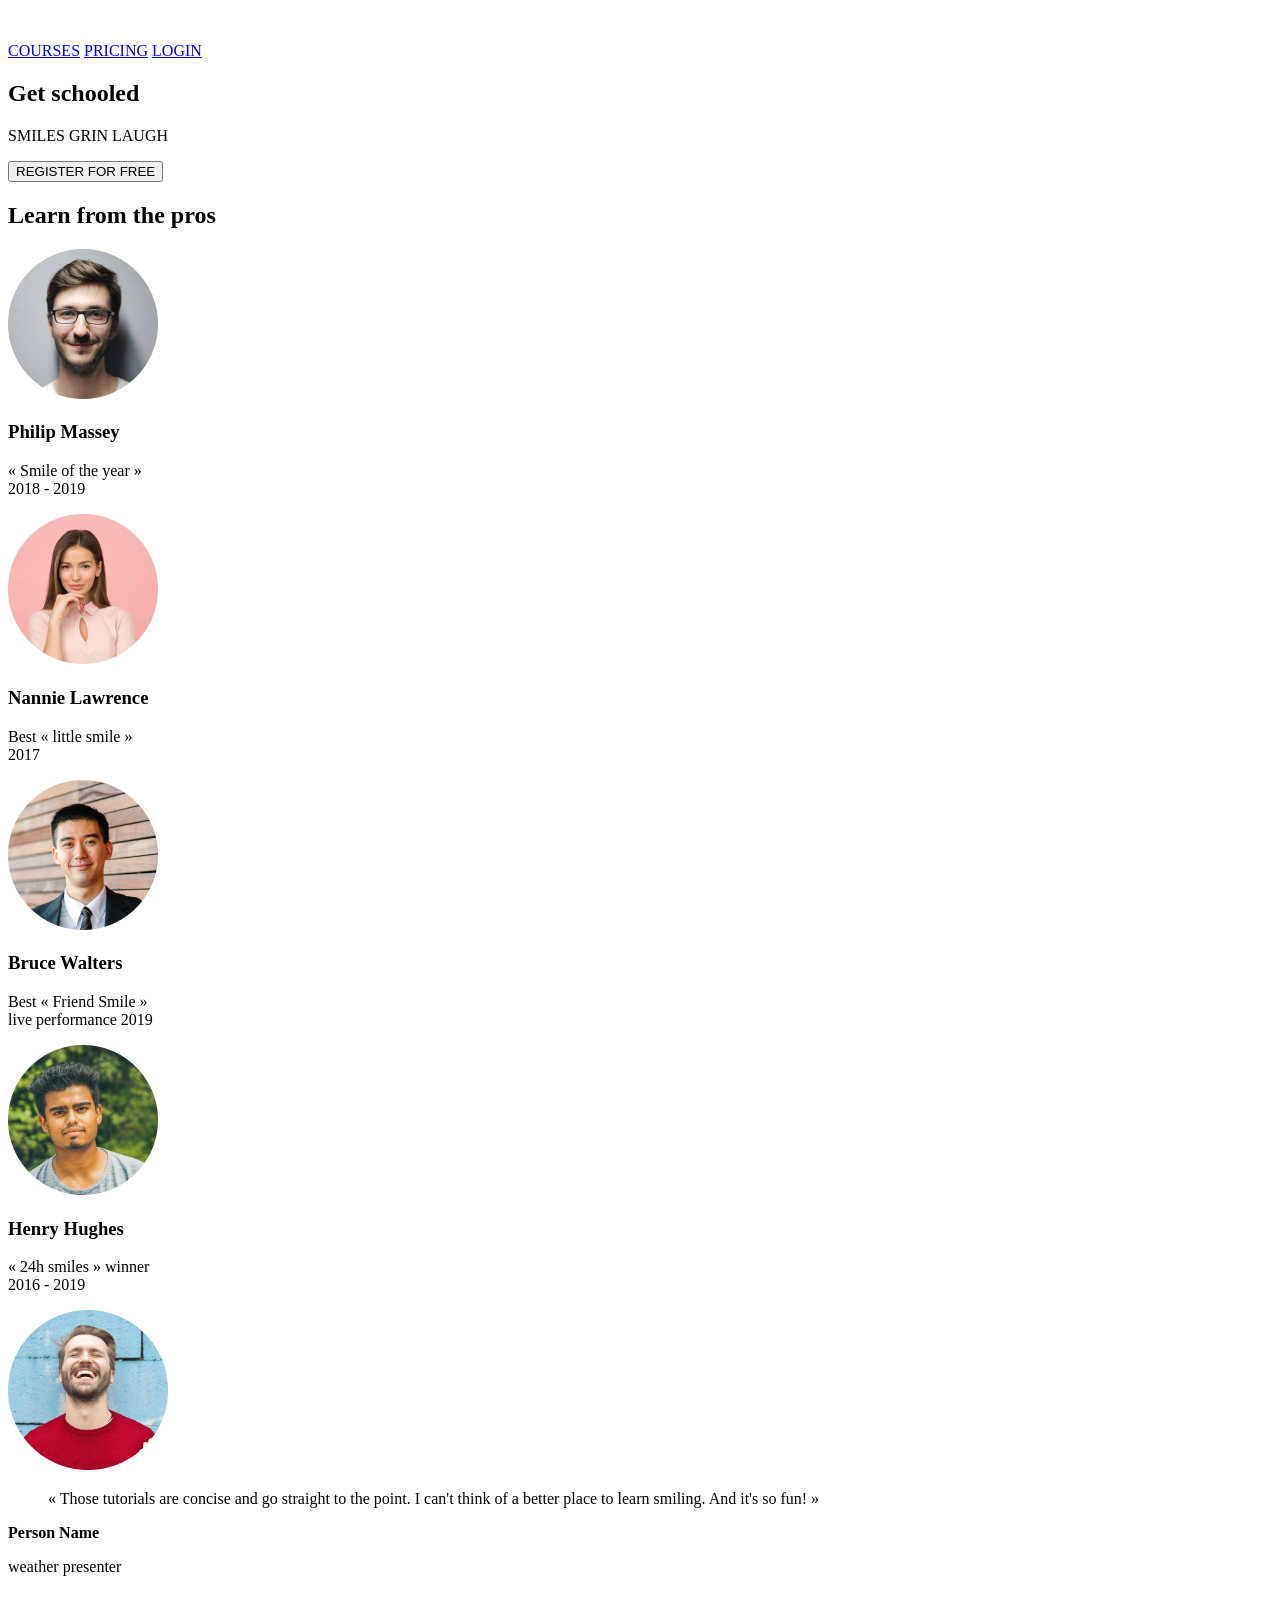
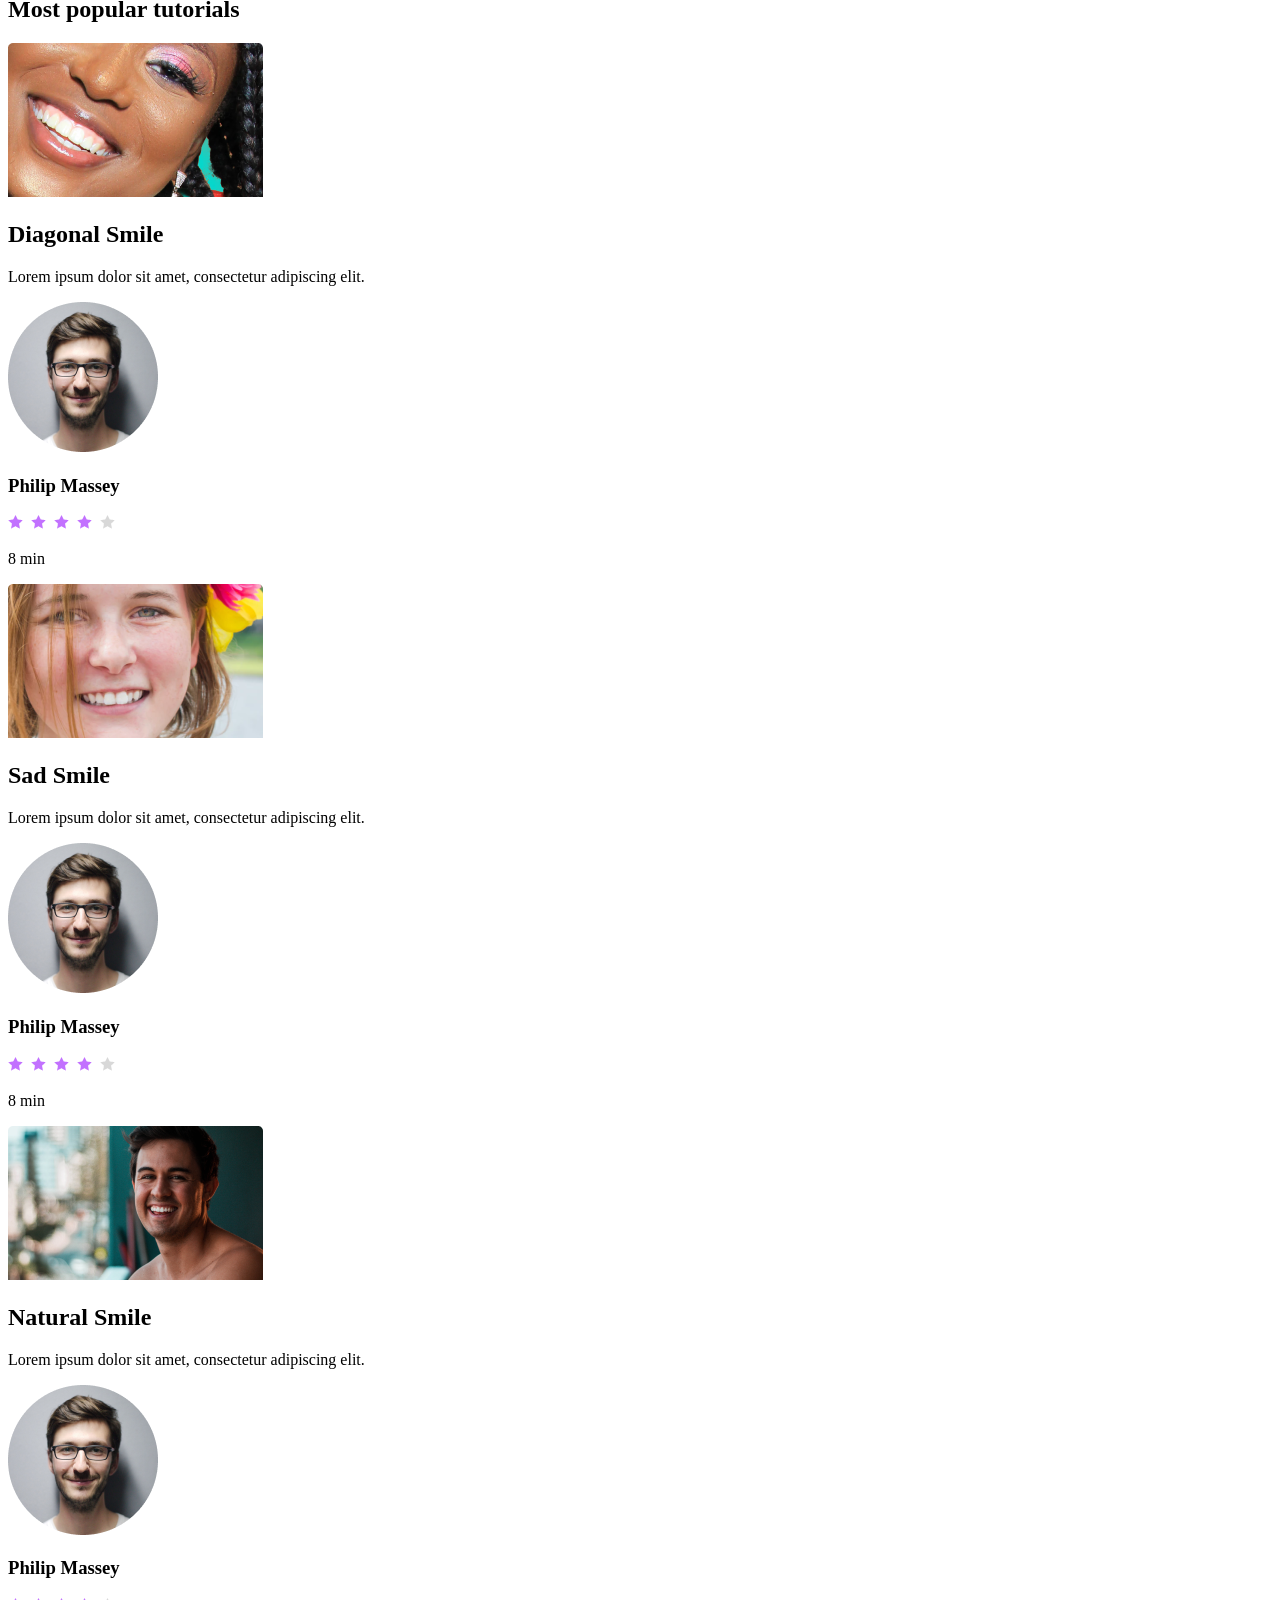
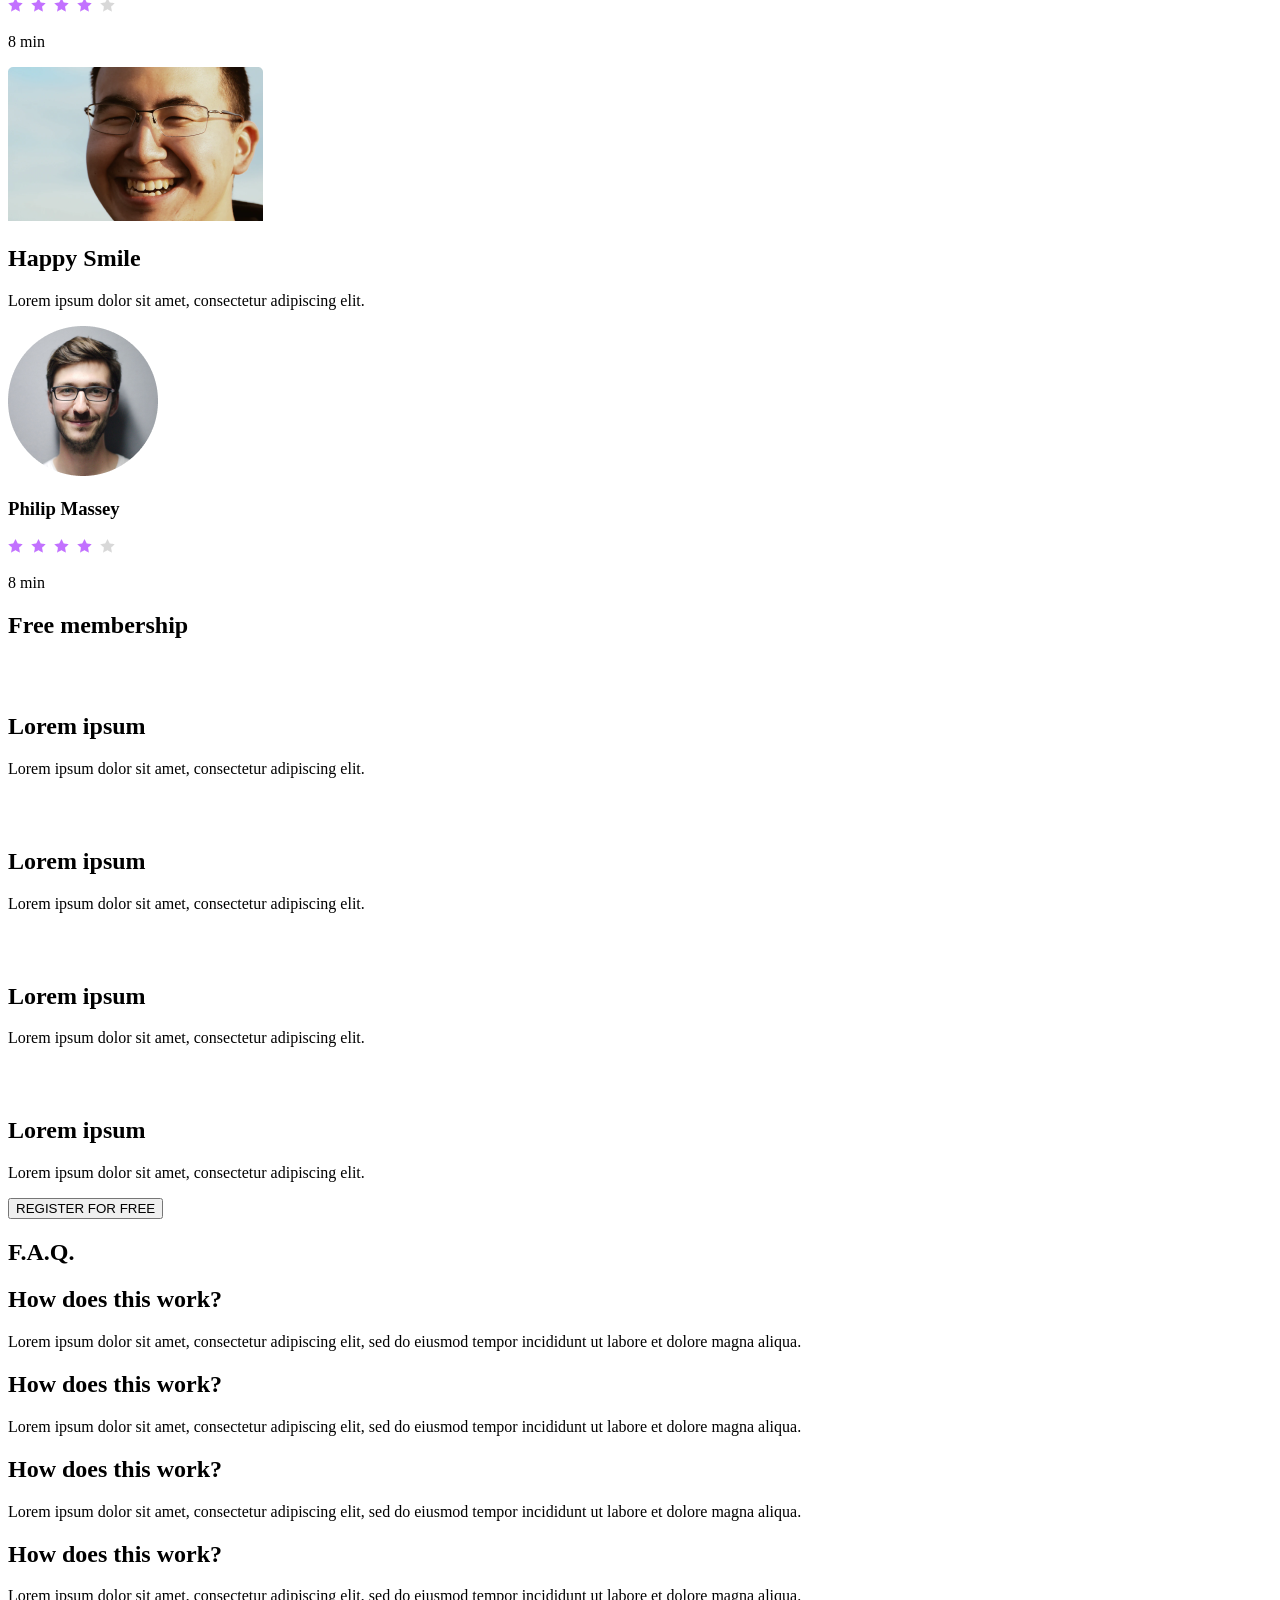
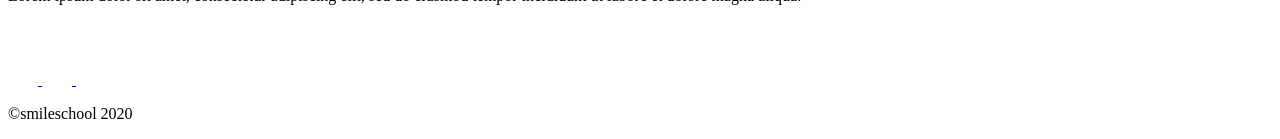
==== css_advanced/index.html @ 67526660 "add assets and html index" ====
<!DOCTYPE html> 
<html lang="en">

<head>
    <meta charset="UTF-8">
    <meta name="viewport" content="width=device-width, initial-scale=1.0">
    <title>SmileSchool</title>
</head>

<body>

    <!-- Header -->
    <header>
        <a href="#">
            <img src="assets/logo.png" alt="Logo">
        </a>

        <nav>
            <a href="#">COURSES</a>
            <a href="#">PRICING</a>
            <a href="#">LOGIN</a>
        </nav>
    </header>

    <!-- MAIN -->
    <main>
        <section>

            <!-- HERO / BANNER -->
            <div>
                <h1>Get schooled</h1>

                <p>SMILES GRIN LAUGH</p>

                <button>REGISTER FOR FREE</button>
            </div>

            <!-- PROS SECTION -->
            <div>
                <h2>Learn from the pros</h2>

                <div>
                    <!-- Person 1 -->
                    <div>
                        <img src="assets/philip.png" alt="Philip Massey">
                        <h3>Philip Massey</h3>
                        <p>« Smile of the year »<br>2018 - 2019</p>
                    </div>

                    <!-- Person 2 -->
                    <div>
                        <img src="assets/nannie.png" alt="Nannie Lawrence">
                        <h3>Nannie Lawrence</h3>
                        <p>Best « little smile »<br>2017</p>
                    </div>

                    <!-- Person 3 -->
                    <div>
                        <img src="assets/bruce.png" alt="Bruce Walters">
                        <h3>Bruce Walters</h3>
                        <p>Best « Friend Smile »<br>live performance 2019</p>
                    </div>

                    <!-- Person 4 -->
                    <div>
                        <img src="assets/henry.png" alt="Henry Hughes">
                        <h3>Henry Hughes</h3>
                        <p>« 24h smiles » winner<br>2016 - 2019</p>
                    </div>
                </div>
            </div>

        </section>
        <section>
    <div>
        <!-- Image -->
        <img src="assets/person.png" alt="Person Name">

        <!-- Text block -->
        <div>
            <blockquote>
                « Those tutorials are concise and go straight to the point. I can't think of a better place to learn smiling. And it's so fun! »
            </blockquote>

            <p><strong>Person Name</strong></p>
            <p>weather presenter</p>
        </div>
    </div>
</section>
<section>
    <h1>Most popular tutorials</h1>

    <div>

        <!-- Video 1 -->
        <div>
            <img src="assets/video1.png" alt="Diagonal Smile">

            <h2>Diagonal Smile</h2>
            <p>Lorem ipsum dolor sit amet, consectetur adipiscing elit.</p>

            <!-- Author -->
            <div>
                <img src="assets/philip.png" alt="Philip Massey">
                <h3>Philip Massey</h3>
            </div>

            <!-- Rating -->
            <div>
                <div>
                    <img src="assets/rating.png" alt="star">
                </div>
                <p>8 min</p>
            </div>
        </div>

        <!-- Video 2 -->
        <div>
            <img src="assets/video2.png" alt="Sad Smile">

            <h2>Sad Smile</h2>
            <p>Lorem ipsum dolor sit amet, consectetur adipiscing elit.</p>

            <div>
                <img src="assets/philip.png" alt="Philip Massey">
                <h3>Philip Massey</h3>
            </div>

            <div>
                <div>
                    <img src="assets/rating.png" alt="star">
                </div>
                <p>8 min</p>
            </div>
        </div>

        <!-- Video 3 -->
        <div>
            <img src="assets/video3.png" alt="Natural Smile">

            <h2>Natural Smile</h2>
            <p>Lorem ipsum dolor sit amet, consectetur adipiscing elit.</p>

            <div>
                <img src="assets/philip.png" alt="Philip Massey">
                <h3>Philip Massey</h3>
            </div>

            <div>
                <div>
                    <img src="assets/rating.png" alt="star">
                </div>
                <p>8 min</p>
            </div>
        </div>

        <!-- Video 4 -->
        <div>
            <img src="assets/video4.png" alt="Happy Smile">

            <h2>Happy Smile</h2>
            <p>Lorem ipsum dolor sit amet, consectetur adipiscing elit.</p>

            <div>
                <img src="assets/philip.png" alt="Philip Massey">
                <h3>Philip Massey</h3>
            </div>

            <div>
                <div>
                    <img src="assets/rating.png" alt="star">
                </div>
                <p>8 min</p>
            </div>
        </div>

    </div>
</section>
<section>
    <h1>Free membership</h1>

    <div>

        <!-- Item 1 -->
        <div>
            <img src="assets/logo.png" alt="logo">
            <h2>Lorem ipsum</h2>
            <p>Lorem ipsum dolor sit amet, consectetur adipiscing elit.</p>
        </div>

        <!-- Item 2 -->
        <div>
            <img src="assets/logo.png" alt="logo">
            <h2>Lorem ipsum</h2>
            <p>Lorem ipsum dolor sit amet, consectetur adipiscing elit.</p>
        </div>

        <!-- Item 3 -->
        <div>
            <img src="assets/logo.png" alt="logo">
            <h2>Lorem ipsum</h2>
            <p>Lorem ipsum dolor sit amet, consectetur adipiscing elit.</p>
        </div>

        <!-- Item 4 -->
        <div>
            <img src="assets/logo.png" alt="logo">
            <h2>Lorem ipsum</h2>
            <p>Lorem ipsum dolor sit amet, consectetur adipiscing elit.</p>
        </div>

    </div>

    <button>REGISTER FOR FREE</button>
</section>
<section>
    <h1>F.A.Q.</h1>

    <div>
        <div>
            <!-- Item 1 -->
            <div>
                <h2>How does this work?</h2>
                <p>
                    Lorem ipsum dolor sit amet, consectetur adipiscing elit,
                    sed do eiusmod tempor incididunt ut labore et dolore magna aliqua.
                </p>
            </div>

            <!-- Item 2 -->
            <div>
                <h2>How does this work?</h2>
                <p>
                    Lorem ipsum dolor sit amet, consectetur adipiscing elit,
                    sed do eiusmod tempor incididunt ut labore et dolore magna aliqua.
                </p>
            </div>
        </div>
        <div>
            <!-- Item 3 -->
            <div>
                <h2>How does this work?</h2>
                <p>
                    Lorem ipsum dolor sit amet, consectetur adipiscing elit,
                    sed do eiusmod tempor incididunt ut labore et dolore magna aliqua.
                </p>
            </div>

            <!-- Item 4 -->
            <div>
                <h2>How does this work?</h2>
                <p>
                    Lorem ipsum dolor sit amet, consectetur adipiscing elit,
                    sed do eiusmod tempor incididunt ut labore et dolore magna aliqua.
                </p>
            </div>
        </div>
    </div>
</section>
    </main>
    <footer>
    <div>
        <div>
            <img src="assets/logo.png" alt="Logo">

            <!-- Social links -->
            <div>
                <a href="#">
                    <img src="assets/facebook.png" alt="Facebook">
                </a>
                <a href="#">
                    <img src="assets/twitter.png" alt="Twitter">
                </a>
                <a href="#">
                    <img src="assets/instagram.png" alt="Instagram">
                </a>
            </div>
        </div>
        <p>©smileschool 2020</p>
    </div>
</footer>
</body>
</html>
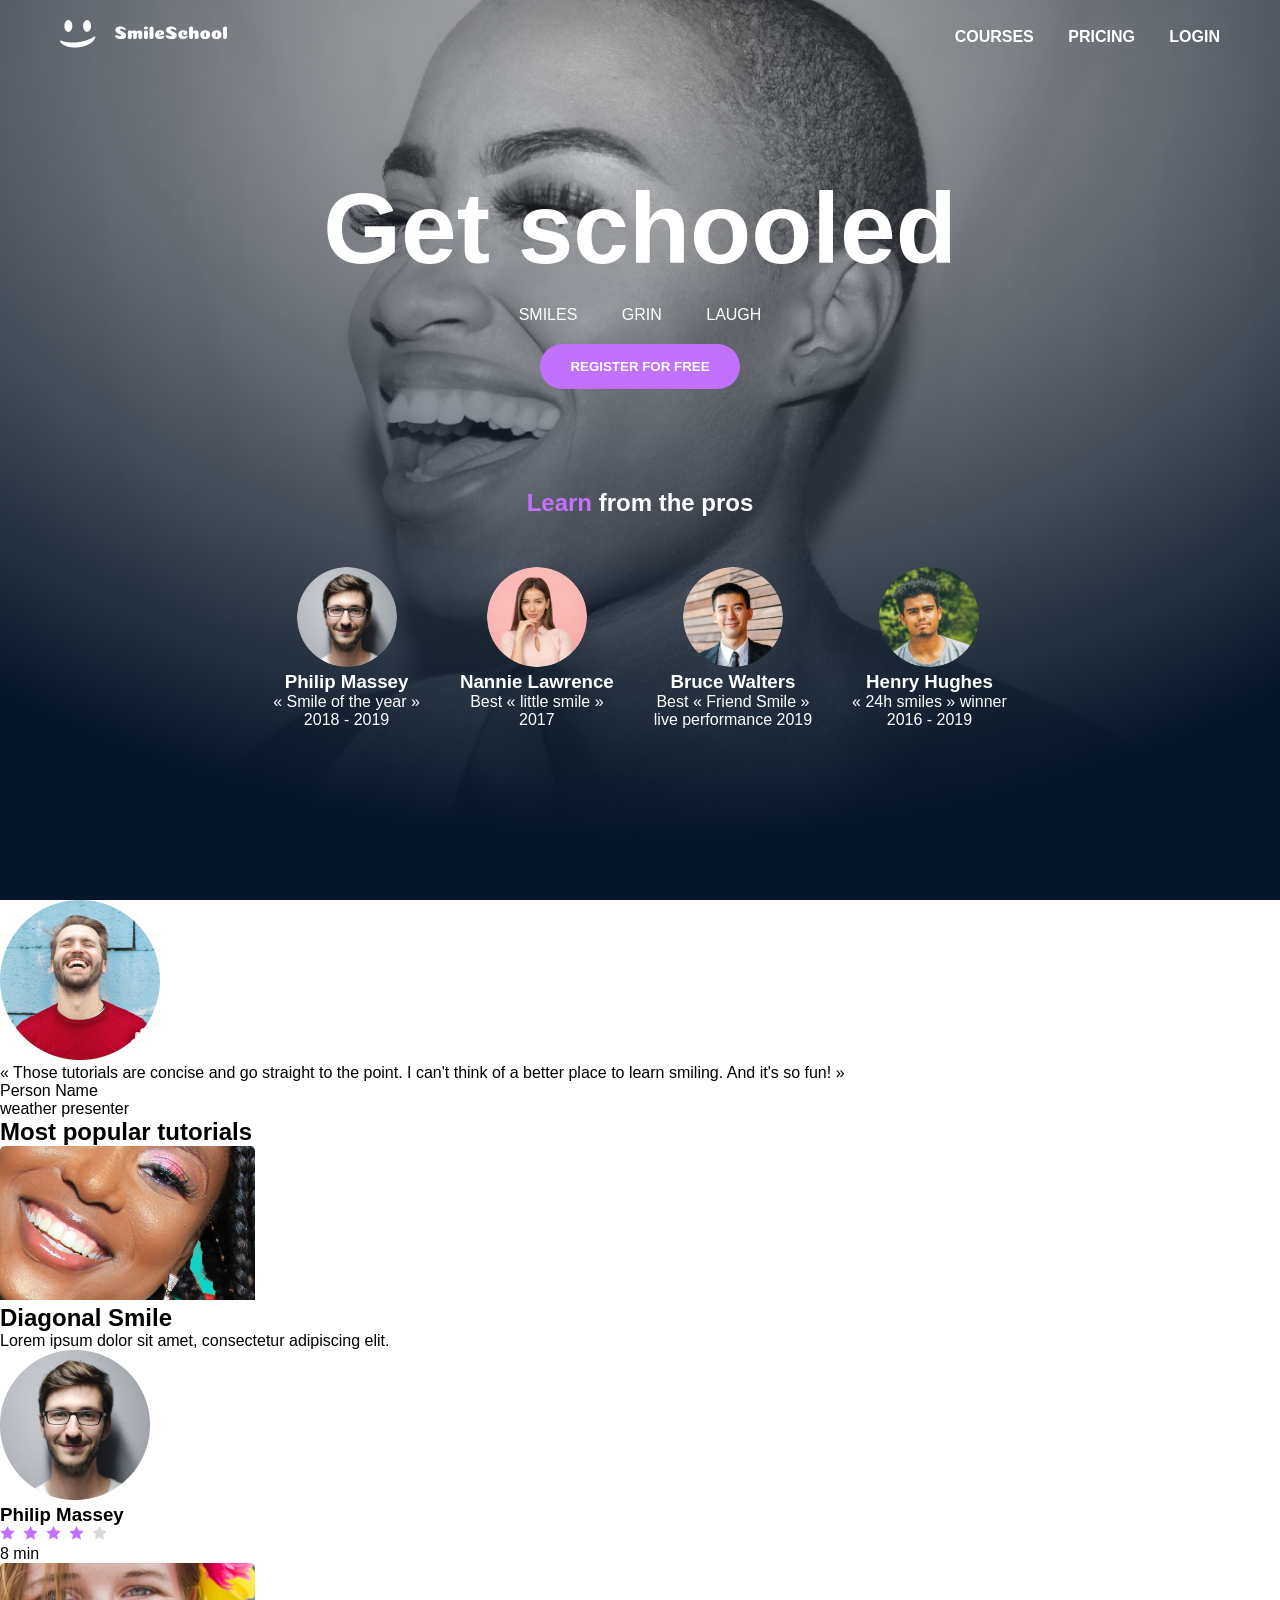
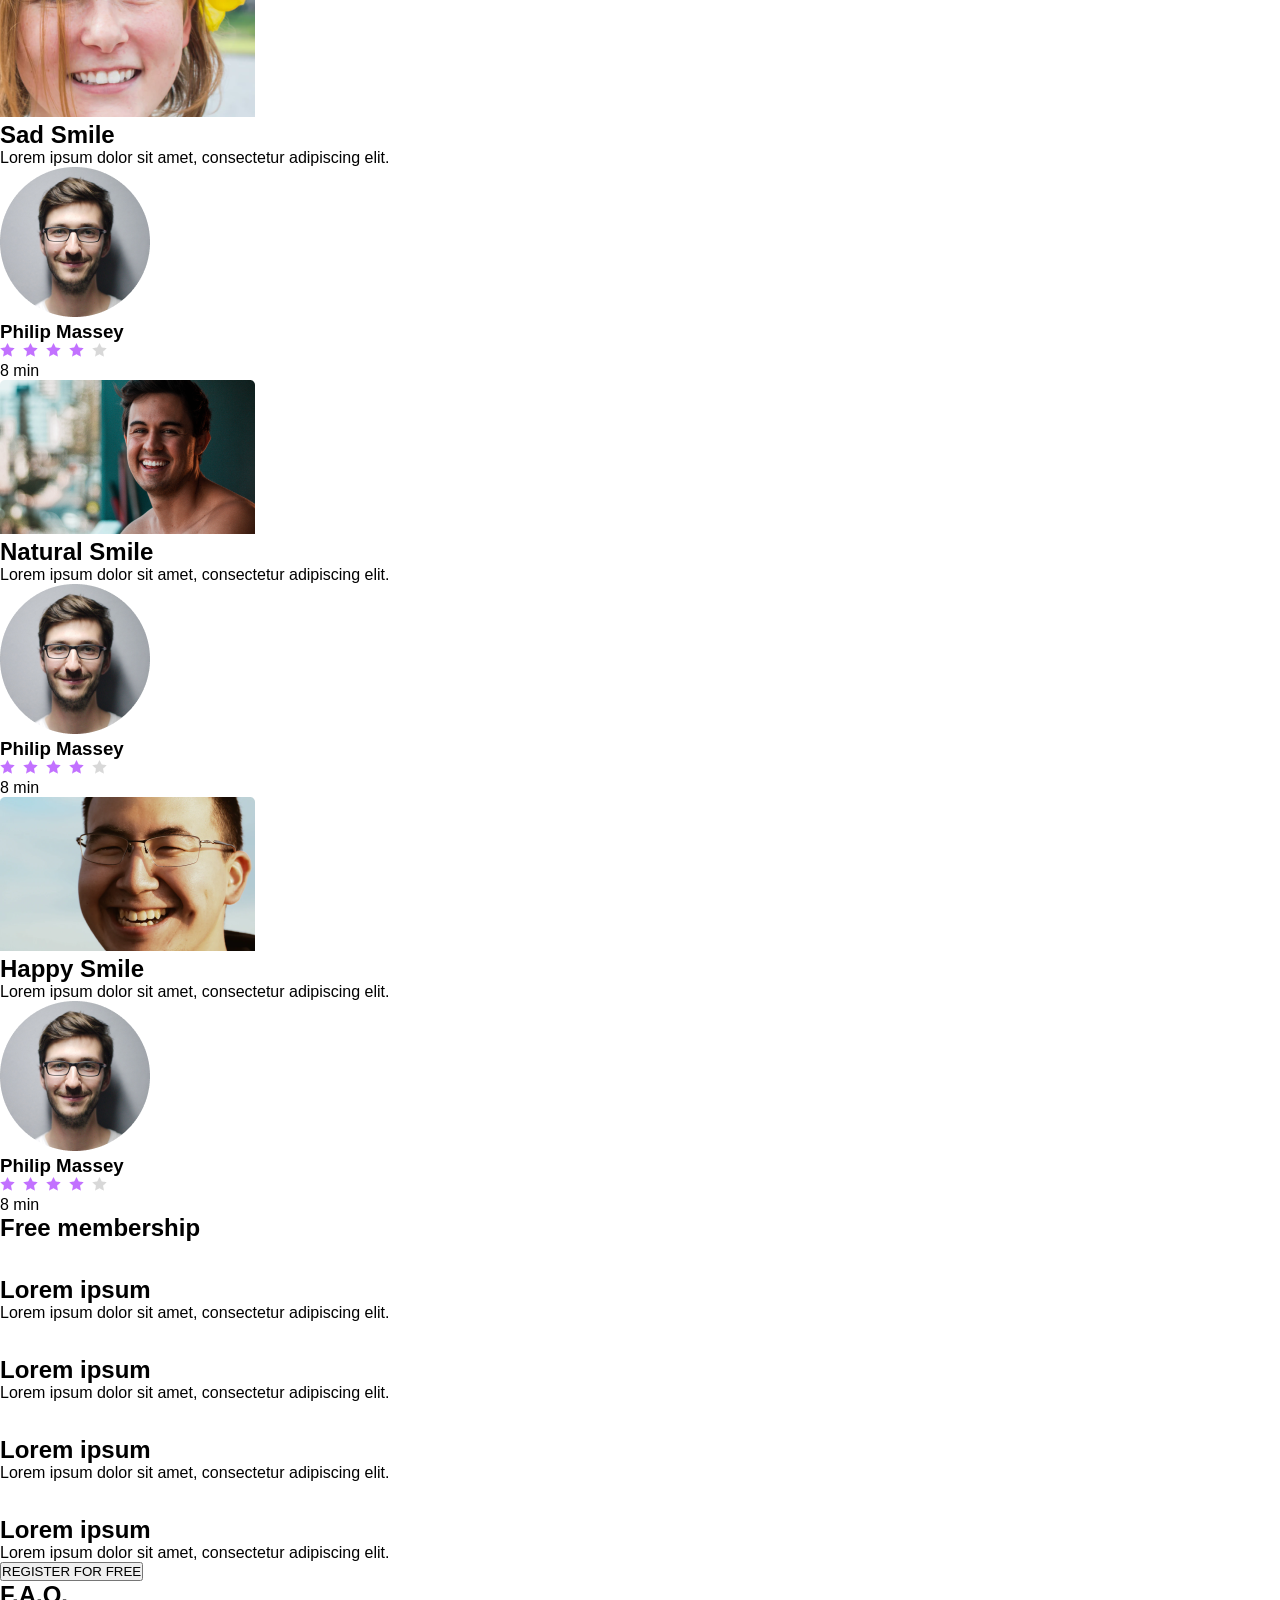
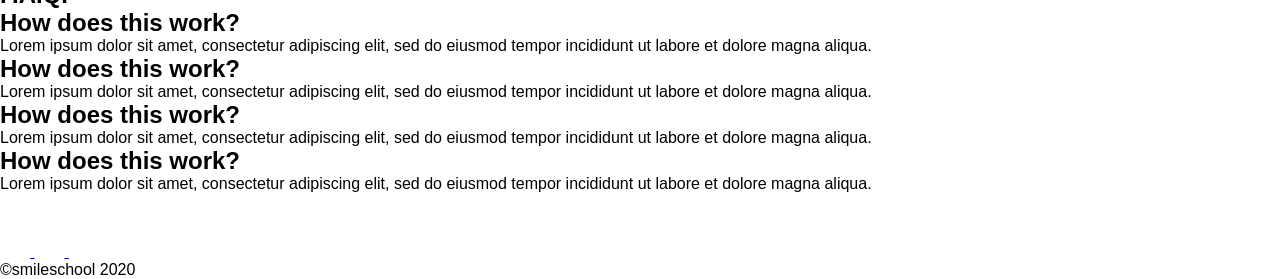
==== commit 6786ddd5: "add hero banner css" ====
--- a/css_advanced/index.html
+++ b/css_advanced/index.html
@@ -4,13 +4,14 @@
 <head>
     <meta charset="UTF-8">
     <meta name="viewport" content="width=device-width, initial-scale=1.0">
+    <link rel="stylesheet" href="styles.css">
     <title>SmileSchool</title>
 </head>
 
 <body>
 
     <!-- Header -->
-    <header>
+    <header class="header">
         <a href="#">
             <img src="assets/logo.png" alt="Logo">
         </a>
@@ -24,45 +25,45 @@
 
     <!-- MAIN -->
     <main>
-        <section>
+        <section class="hero">
 
             <!-- HERO / BANNER -->
-            <div>
+            <div class="hero-content">
                 <h1>Get schooled</h1>
 
-                <p>SMILES GRIN LAUGH</p>
+                <p><span>SMILES</span> <span>GRIN</span> <span>LAUGH</span></p>
 
                 <button>REGISTER FOR FREE</button>
             </div>
 
             <!-- PROS SECTION -->
-            <div>
-                <h2>Learn from the pros</h2>
-
-                <div>
+            <div class="pros">
+                <h2><span class="learn">Learn</span> from the pros</h2>
+
+                <div class="pros-list">
                     <!-- Person 1 -->
-                    <div>
+                    <div class="pro">
                         <img src="assets/philip.png" alt="Philip Massey">
                         <h3>Philip Massey</h3>
                         <p>« Smile of the year »<br>2018 - 2019</p>
                     </div>
 
                     <!-- Person 2 -->
-                    <div>
+                    <div class="pro">
                         <img src="assets/nannie.png" alt="Nannie Lawrence">
                         <h3>Nannie Lawrence</h3>
                         <p>Best « little smile »<br>2017</p>
                     </div>
 
                     <!-- Person 3 -->
-                    <div>
+                    <div class="pro">
                         <img src="assets/bruce.png" alt="Bruce Walters">
                         <h3>Bruce Walters</h3>
                         <p>Best « Friend Smile »<br>live performance 2019</p>
                     </div>
 
                     <!-- Person 4 -->
-                    <div>
+                    <div class="pro">
                         <img src="assets/henry.png" alt="Henry Hughes">
                         <h3>Henry Hughes</h3>
                         <p>« 24h smiles » winner<br>2016 - 2019</p>
@@ -71,42 +72,42 @@
             </div>
 
         </section>
-        <section>
-    <div>
+        <section class="quote">
+    <div class="quote-container">
         <!-- Image -->
         <img src="assets/person.png" alt="Person Name">
 
         <!-- Text block -->
-        <div>
+        <div class="quote-text">
             <blockquote>
                 « Those tutorials are concise and go straight to the point. I can't think of a better place to learn smiling. And it's so fun! »
             </blockquote>
 
-            <p><strong>Person Name</strong></p>
-            <p>weather presenter</p>
-        </div>
-    </div>
-</section>
-<section>
+            <p class="author">Person Name</p>
+            <p class="job">weather presenter</p>
+        </div>
+    </div>
+</section>
+<section class="videos">
     <h1>Most popular tutorials</h1>
 
-    <div>
+    <div class="videos-list">
 
         <!-- Video 1 -->
-        <div>
+        <div class="video">
             <img src="assets/video1.png" alt="Diagonal Smile">
 
             <h2>Diagonal Smile</h2>
             <p>Lorem ipsum dolor sit amet, consectetur adipiscing elit.</p>
 
             <!-- Author -->
-            <div>
+            <div class="video-author">
                 <img src="assets/philip.png" alt="Philip Massey">
                 <h3>Philip Massey</h3>
             </div>
 
             <!-- Rating -->
-            <div>
+            <div class="video-rating">
                 <div>
                     <img src="assets/rating.png" alt="star">
                 </div>
@@ -115,18 +116,18 @@
         </div>
 
         <!-- Video 2 -->
-        <div>
+        <div class="video">
             <img src="assets/video2.png" alt="Sad Smile">
 
             <h2>Sad Smile</h2>
             <p>Lorem ipsum dolor sit amet, consectetur adipiscing elit.</p>
 
-            <div>
-                <img src="assets/philip.png" alt="Philip Massey">
-                <h3>Philip Massey</h3>
-            </div>
-
-            <div>
+            <div class="video-author">
+                <img src="assets/philip.png" alt="Philip Massey">
+                <h3>Philip Massey</h3>
+            </div>
+
+            <div class="video-rating">
                 <div>
                     <img src="assets/rating.png" alt="star">
                 </div>
@@ -135,18 +136,18 @@
         </div>
 
         <!-- Video 3 -->
-        <div>
+        <div class="video">
             <img src="assets/video3.png" alt="Natural Smile">
 
             <h2>Natural Smile</h2>
             <p>Lorem ipsum dolor sit amet, consectetur adipiscing elit.</p>
 
-            <div>
-                <img src="assets/philip.png" alt="Philip Massey">
-                <h3>Philip Massey</h3>
-            </div>
-
-            <div>
+            <div class="video-author">
+                <img src="assets/philip.png" alt="Philip Massey">
+                <h3>Philip Massey</h3>
+            </div>
+
+            <div class="video-rating">
                 <div>
                     <img src="assets/rating.png" alt="star">
                 </div>
@@ -155,55 +156,55 @@
         </div>
 
         <!-- Video 4 -->
-        <div>
+        <div class="video">
             <img src="assets/video4.png" alt="Happy Smile">
 
             <h2>Happy Smile</h2>
             <p>Lorem ipsum dolor sit amet, consectetur adipiscing elit.</p>
 
-            <div>
-                <img src="assets/philip.png" alt="Philip Massey">
-                <h3>Philip Massey</h3>
-            </div>
-
-            <div>
-                <div>
-                    <img src="assets/rating.png" alt="star">
-                </div>
-                <p>8 min</p>
-            </div>
-        </div>
-
-    </div>
-</section>
-<section>
+            <div class="video-author">
+                <img src="assets/philip.png" alt="Philip Massey">
+                <h3>Philip Massey</h3>
+            </div>
+
+            <div class="video-rating">
+                <div>
+                    <img src="assets/rating.png" alt="star">
+                </div>
+                <p>8 min</p>
+            </div>
+        </div>
+
+    </div>
+</section>
+<section class="membership">
     <h1>Free membership</h1>
 
-    <div>
+    <div class="membership-list">
 
         <!-- Item 1 -->
-        <div>
+        <div class="membership-item">
             <img src="assets/logo.png" alt="logo">
             <h2>Lorem ipsum</h2>
             <p>Lorem ipsum dolor sit amet, consectetur adipiscing elit.</p>
         </div>
 
         <!-- Item 2 -->
-        <div>
+        <div class="membership-item">
             <img src="assets/logo.png" alt="logo">
             <h2>Lorem ipsum</h2>
             <p>Lorem ipsum dolor sit amet, consectetur adipiscing elit.</p>
         </div>
 
         <!-- Item 3 -->
-        <div>
+        <div class="membership-item">
             <img src="assets/logo.png" alt="logo">
             <h2>Lorem ipsum</h2>
             <p>Lorem ipsum dolor sit amet, consectetur adipiscing elit.</p>
         </div>
 
         <!-- Item 4 -->
-        <div>
+        <div class="membership-item">
             <img src="assets/logo.png" alt="logo">
             <h2>Lorem ipsum</h2>
             <p>Lorem ipsum dolor sit amet, consectetur adipiscing elit.</p>
@@ -213,13 +214,13 @@
 
     <button>REGISTER FOR FREE</button>
 </section>
-<section>
+<section class="faq">
     <h1>F.A.Q.</h1>
 
-    <div>
-        <div>
+    <div class="faq-container">
+        <div class="faq-row">
             <!-- Item 1 -->
-            <div>
+            <div class="faq-item">
                 <h2>How does this work?</h2>
                 <p>
                     Lorem ipsum dolor sit amet, consectetur adipiscing elit,
@@ -228,17 +229,17 @@
             </div>
 
             <!-- Item 2 -->
-            <div>
-                <h2>How does this work?</h2>
-                <p>
-                    Lorem ipsum dolor sit amet, consectetur adipiscing elit,
-                    sed do eiusmod tempor incididunt ut labore et dolore magna aliqua.
-                </p>
-            </div>
-        </div>
-        <div>
+            <div class="faq-item">
+                <h2>How does this work?</h2>
+                <p>
+                    Lorem ipsum dolor sit amet, consectetur adipiscing elit,
+                    sed do eiusmod tempor incididunt ut labore et dolore magna aliqua.
+                </p>
+            </div>
+        </div>
+        <div class="faq-row">
             <!-- Item 3 -->
-            <div>
+            <div class="faq-item">
                 <h2>How does this work?</h2>
                 <p>
                     Lorem ipsum dolor sit amet, consectetur adipiscing elit,
@@ -247,7 +248,7 @@
             </div>
 
             <!-- Item 4 -->
-            <div>
+            <div class="faq-item">
                 <h2>How does this work?</h2>
                 <p>
                     Lorem ipsum dolor sit amet, consectetur adipiscing elit,
@@ -258,9 +259,9 @@
     </div>
 </section>
     </main>
-    <footer>
-    <div>
-        <div>
+    <footer class="footer">
+    <div class="footer-container">
+        <div class="footer-top">
             <img src="assets/logo.png" alt="Logo">
 
             <!-- Social links -->
--- a/css_advanced/styles.css
+++ b/css_advanced/styles.css
@@ -0,0 +1,88 @@
+/* RESET */
+* {
+    margin: 0;
+    padding: 0;
+    box-sizing: border-box;
+}
+
+/* BODY */
+body {
+    font-family: Arial, sans-serif;
+}
+
+/* ================= HEADER ================= */
+
+.header {
+    display: flex;
+    justify-content: space-between;
+    align-items: center;
+    padding: 20px 60px;
+    position: absolute;
+    width: 100%;
+}
+
+.header nav a {
+    margin-left: 30px;
+    text-decoration: none;
+    color: white;
+    font-weight: bold;
+}
+
+/* ================= HERO ================= */
+
+.hero {
+    background: url("assets/background-hero.png") no-repeat center/cover;
+    height: 100vh;
+    color: white;
+    display: flex;
+    flex-direction: column;
+    justify-content: center;
+    text-align: center;
+}
+
+/* HERO TEXT */
+
+.hero-content h1 {
+    font-size: 100px;
+    margin-bottom: 20px;
+}
+
+.hero-content p {
+    margin-bottom: 20px;
+    word-spacing: 40px;
+    font-size: 16px;
+}
+
+.hero-content button {
+    background: #C271FF;
+    border: none;
+    padding: 15px 30px;
+    color: white;
+    border-radius: 25px;
+    font-weight: bold;
+    cursor: pointer;
+}
+
+/* ================= PROS ================= */
+
+.pros {
+    margin-top: 100px;
+}
+
+.learn {
+    color: #C271FF;
+}
+.pros h2 {
+    margin-bottom: 50px;
+}
+
+.pros > div {
+    display: flex;
+    justify-content: center;
+    gap: 40px;
+}
+
+.pros img {
+    width: 100px;
+    border-radius: 50%;
+}
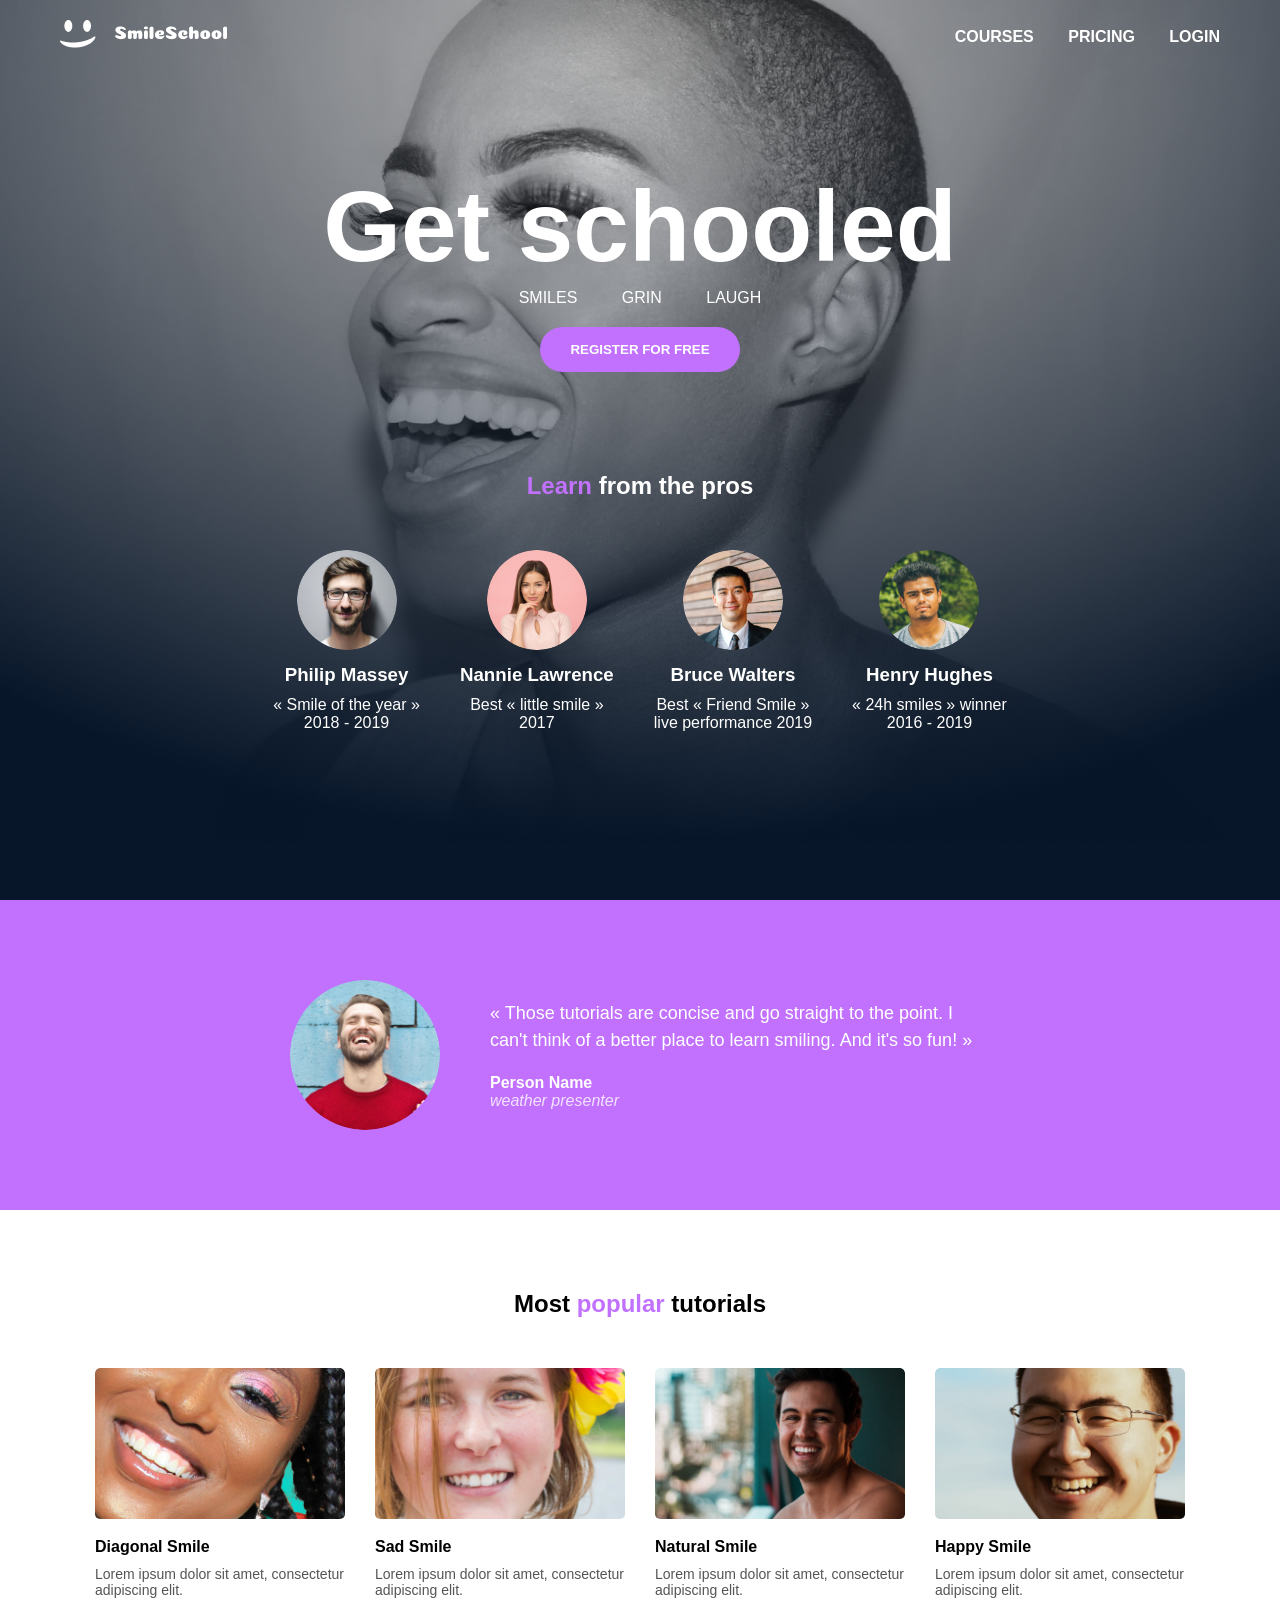
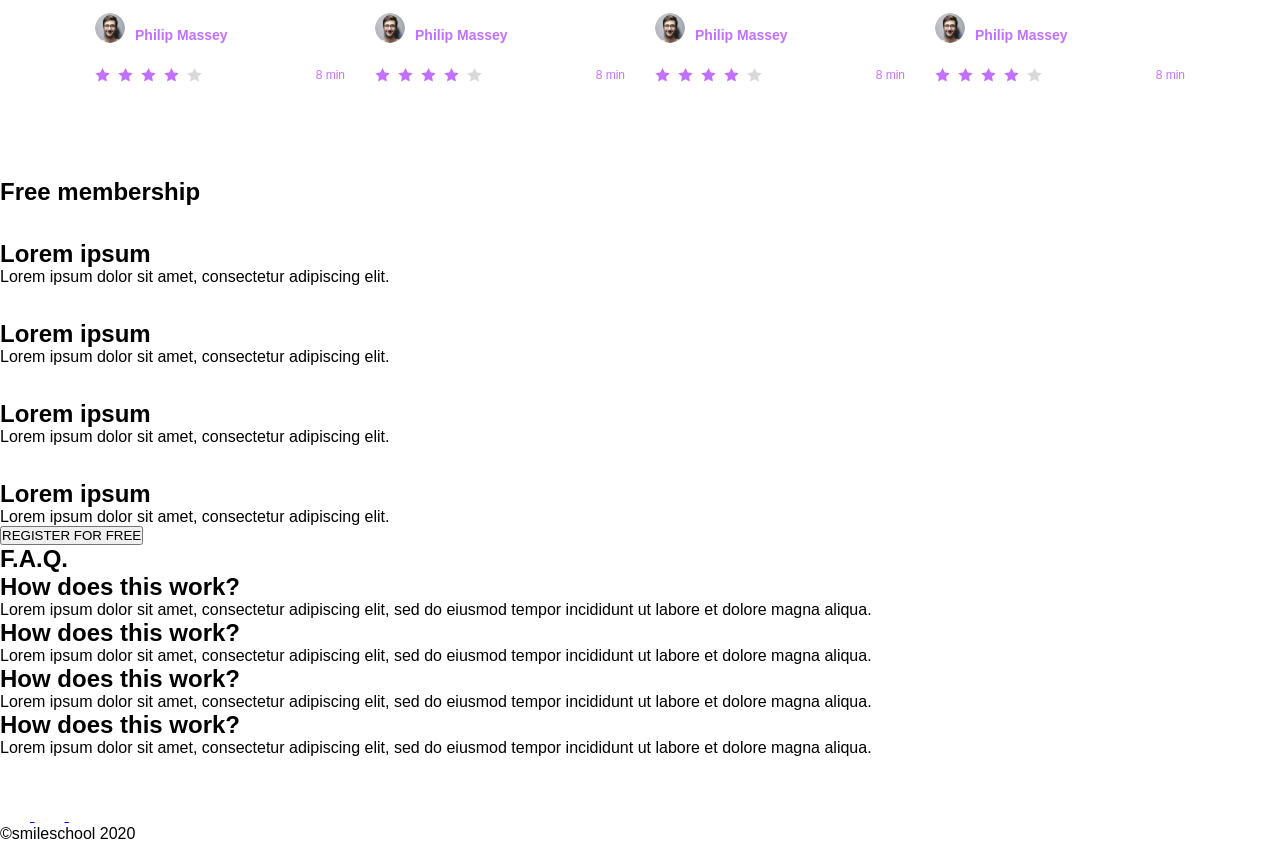
==== commit 2bfefffc: "add css for video list" ====
--- a/css_advanced/index.html
+++ b/css_advanced/index.html
@@ -89,7 +89,7 @@
     </div>
 </section>
 <section class="videos">
-    <h1>Most popular tutorials</h1>
+    <h1>Most <span>popular</span> tutorials</h1>
 
     <div class="videos-list">
 
--- a/css_advanced/styles.css
+++ b/css_advanced/styles.css
@@ -44,7 +44,7 @@
 
 .hero-content h1 {
     font-size: 100px;
-    margin-bottom: 20px;
+    margin-bottom: 5px;
 }
 
 .hero-content p {
@@ -85,4 +85,151 @@
 .pros img {
     width: 100px;
     border-radius: 50%;
+}
+
+.pro p {
+    margin-top: 10px;
+    font-size: 16px;
+}
+
+.pro img {
+    margin-bottom: 10px;
+}
+
+/* ================= QUOTE ================= */
+
+.quote {
+    background: #C271FF;
+    color: white;
+    padding: 80px 0;
+}
+
+.quote-container {
+    display: flex;
+    align-items: center;
+    justify-content: center;
+    gap: 50px;
+    max-width: 1000px;
+    margin: 0 auto;
+}
+
+/* Image */
+.quote-container img {
+    width: 150px;
+    border-radius: 50%;
+}
+
+.quote-text {
+    max-width: 500px;
+}
+
+.quote-text blockquote {
+    font-size: 18px;
+    line-height: 1.5;
+    margin-bottom: 20px;
+}
+
+.quote-text .author {
+    font-weight: bold;
+}
+
+.quote-text .job {
+    font-style: italic;
+    opacity: 0.8;
+}
+/* ================= VIDEOS ================= */
+
+.videos {
+    padding: 80px 0;
+    text-align: center;
+}
+
+.videos h1 {
+    margin-bottom: 50px;
+}
+
+.videos h1 span {
+    color: #C271FF;
+}
+
+/* LIST */
+
+.videos-list {
+    display: flex;
+    justify-content: center;
+    gap: 30px;
+    max-width: 1100px;
+    margin: 0 auto;
+}
+
+/* CARD */
+
+.video {
+    width: 250px;
+    text-align: left;
+}
+
+/* IMAGE */
+
+.video img {
+    width: 100%;
+    border-radius: 5px;
+    margin-bottom: 15px;
+}
+
+/* TITLE */
+
+.video h2 {
+    font-size: 16px;
+    margin-bottom: 10px;
+}
+
+/* TEXT */
+
+.video p {
+    font-size: 14px;
+    margin-bottom: 15px;
+    color: #555;
+}
+
+/* AUTHOR */
+
+.video-author {
+    display: flex;
+    align-items: center;
+    gap: 10px;
+    margin-bottom: 10px;
+}
+
+.video-author img {
+    width: 30px;
+    border-radius: 50%;
+}
+
+.video-author h3 {
+    font-size: 14px;
+    color: #C271FF;
+}
+
+/* RATING */
+
+.video-rating {
+    display: flex;
+    justify-content: space-between;
+    align-items: center;
+}
+
+.video-rating div {
+    display: flex;
+    gap: 5px;
+}
+
+.video-rating img {
+    width: 107px;
+    height: 15px;
+}
+
+.video-rating p {
+    font-size: 12px;
+    color: #C271FF;
 }
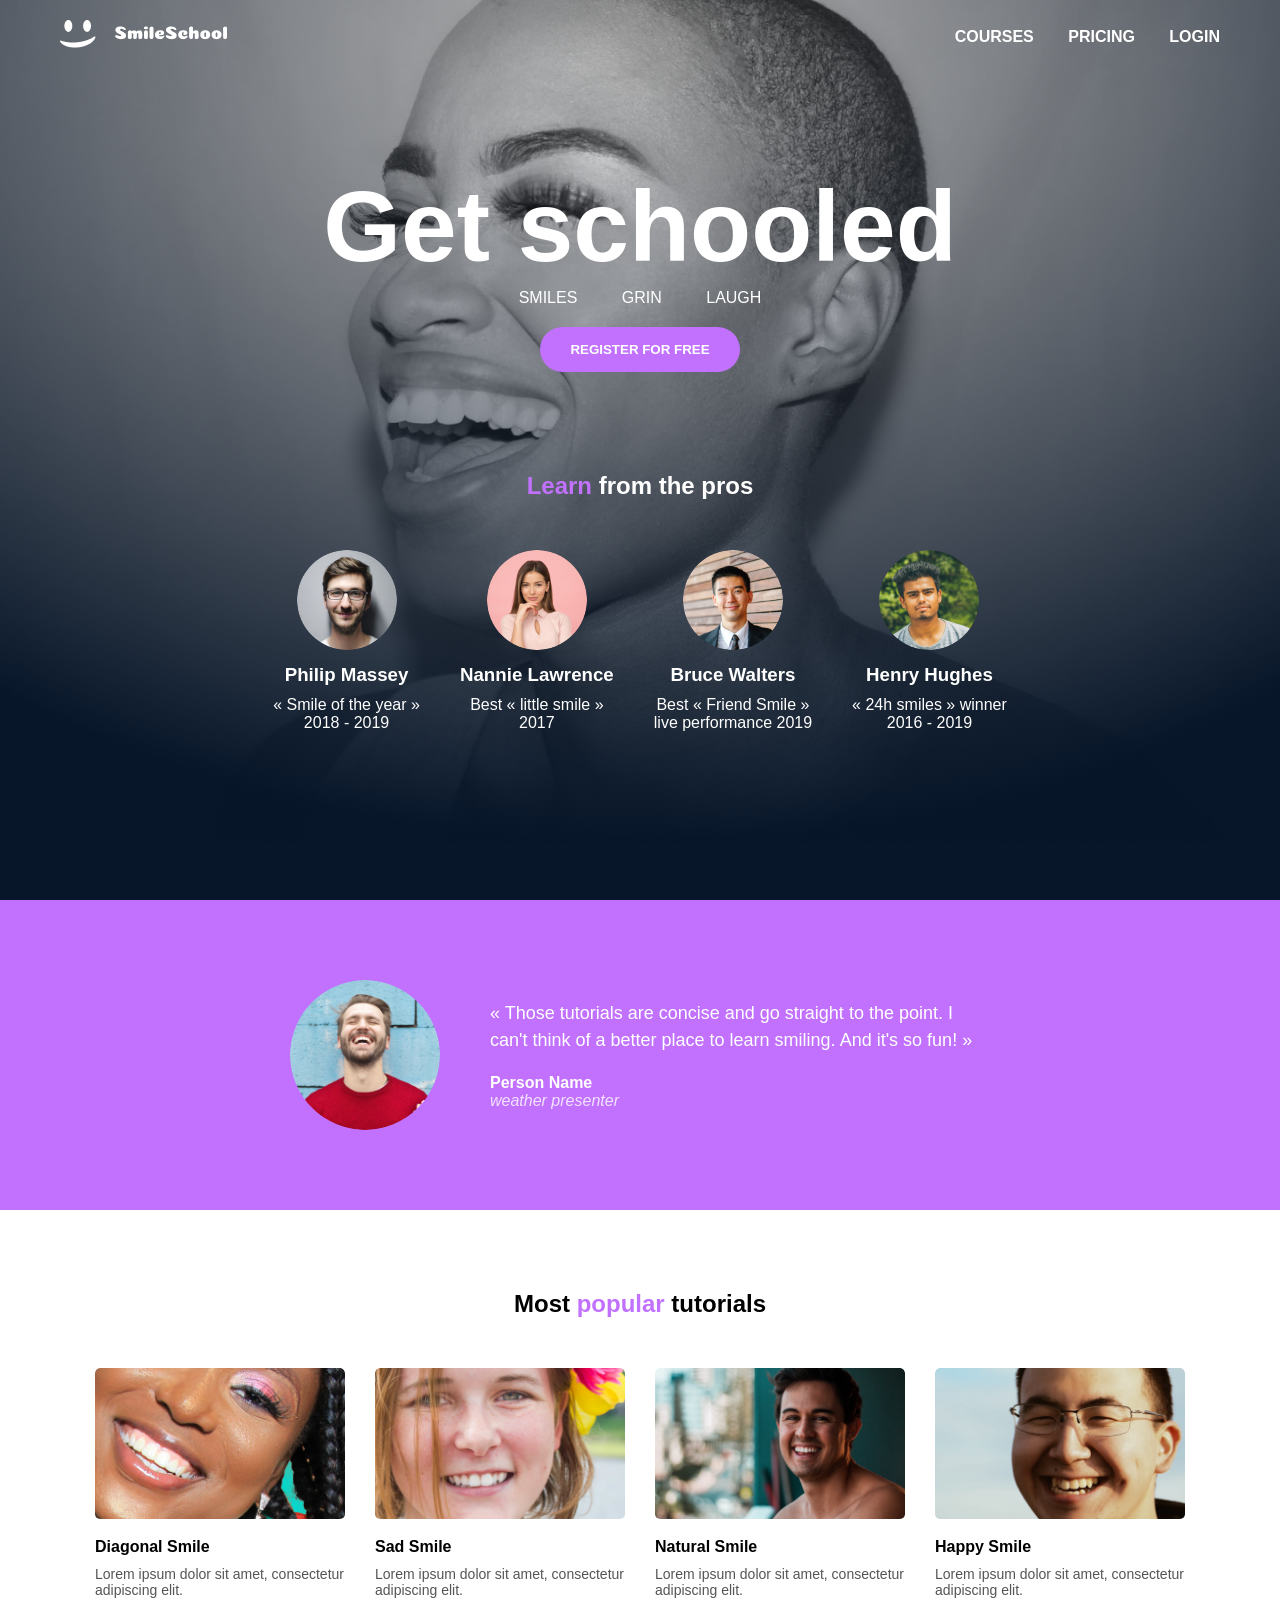
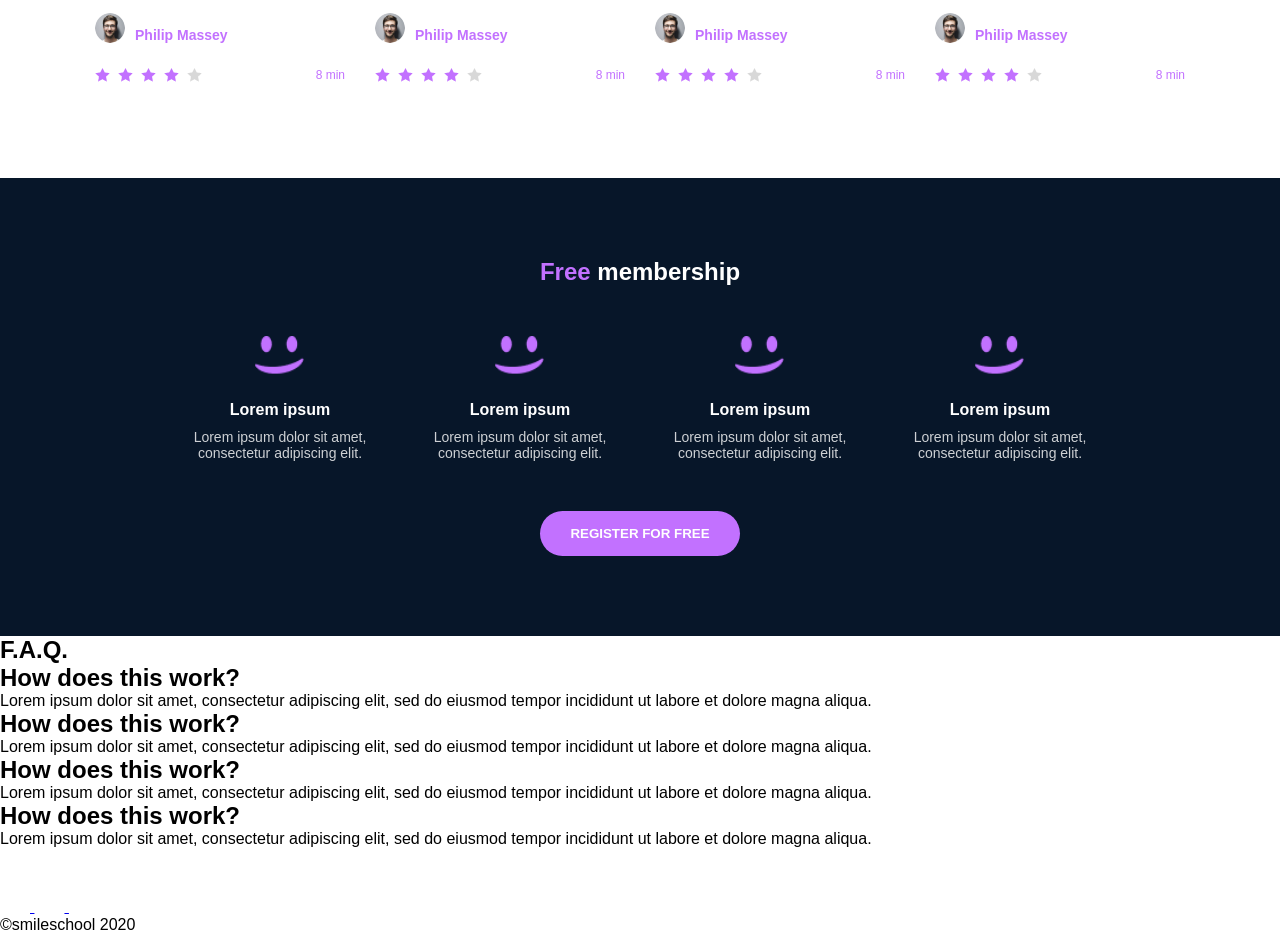
==== commit f557e018: "add style membership" ====
--- a/css_advanced/index.html
+++ b/css_advanced/index.html
@@ -178,34 +178,34 @@
     </div>
 </section>
 <section class="membership">
-    <h1>Free membership</h1>
+    <h1><span>Free</span> membership</h1>
 
     <div class="membership-list">
 
         <!-- Item 1 -->
         <div class="membership-item">
-            <img src="assets/logo.png" alt="logo">
+            <img src="assets/smile.png" alt="logo">
             <h2>Lorem ipsum</h2>
             <p>Lorem ipsum dolor sit amet, consectetur adipiscing elit.</p>
         </div>
 
         <!-- Item 2 -->
         <div class="membership-item">
-            <img src="assets/logo.png" alt="logo">
+            <img src="assets/smile.png" alt="logo">
             <h2>Lorem ipsum</h2>
             <p>Lorem ipsum dolor sit amet, consectetur adipiscing elit.</p>
         </div>
 
         <!-- Item 3 -->
         <div class="membership-item">
-            <img src="assets/logo.png" alt="logo">
+            <img src="assets/smile.png" alt="logo">
             <h2>Lorem ipsum</h2>
             <p>Lorem ipsum dolor sit amet, consectetur adipiscing elit.</p>
         </div>
 
         <!-- Item 4 -->
         <div class="membership-item">
-            <img src="assets/logo.png" alt="logo">
+            <img src="assets/smile.png" alt="logo">
             <h2>Lorem ipsum</h2>
             <p>Lorem ipsum dolor sit amet, consectetur adipiscing elit.</p>
         </div>
--- a/css_advanced/styles.css
+++ b/css_advanced/styles.css
@@ -232,4 +232,70 @@
 .video-rating p {
     font-size: 12px;
     color: #C271FF;
+}
+
+/* ================= MEMBERSHIP ================= */
+
+.membership {
+    background: #071629;
+    color: white;
+    text-align: center;
+    padding: 80px 0;
+}
+
+.membership h1 {
+    margin-bottom: 50px;
+}
+
+.membership h1 span {
+    color: #C271FF;
+}
+
+/* LIST */
+
+.membership-list {
+    display: flex;
+    justify-content: center;
+    gap: 40px;
+    max-width: 1000px;
+    margin: 0 auto 50px;
+}
+
+/* ITEM */
+
+.membership-item {
+    width: 200px;
+}
+
+/* ICON */
+
+.membership-item img {
+    width: 50px;
+    margin-bottom: 20px;
+}
+
+/* TITLE */
+
+.membership-item h2 {
+    font-size: 16px;
+    margin-bottom: 10px;
+}
+
+/* TEXT */
+
+.membership-item p {
+    font-size: 14px;
+    opacity: 0.8;
+}
+
+/* BUTTON */
+
+.membership button {
+    background: #C271FF;
+    border: none;
+    padding: 15px 30px;
+    color: white;
+    border-radius: 25px;
+    font-weight: bold;
+    cursor: pointer;
 }
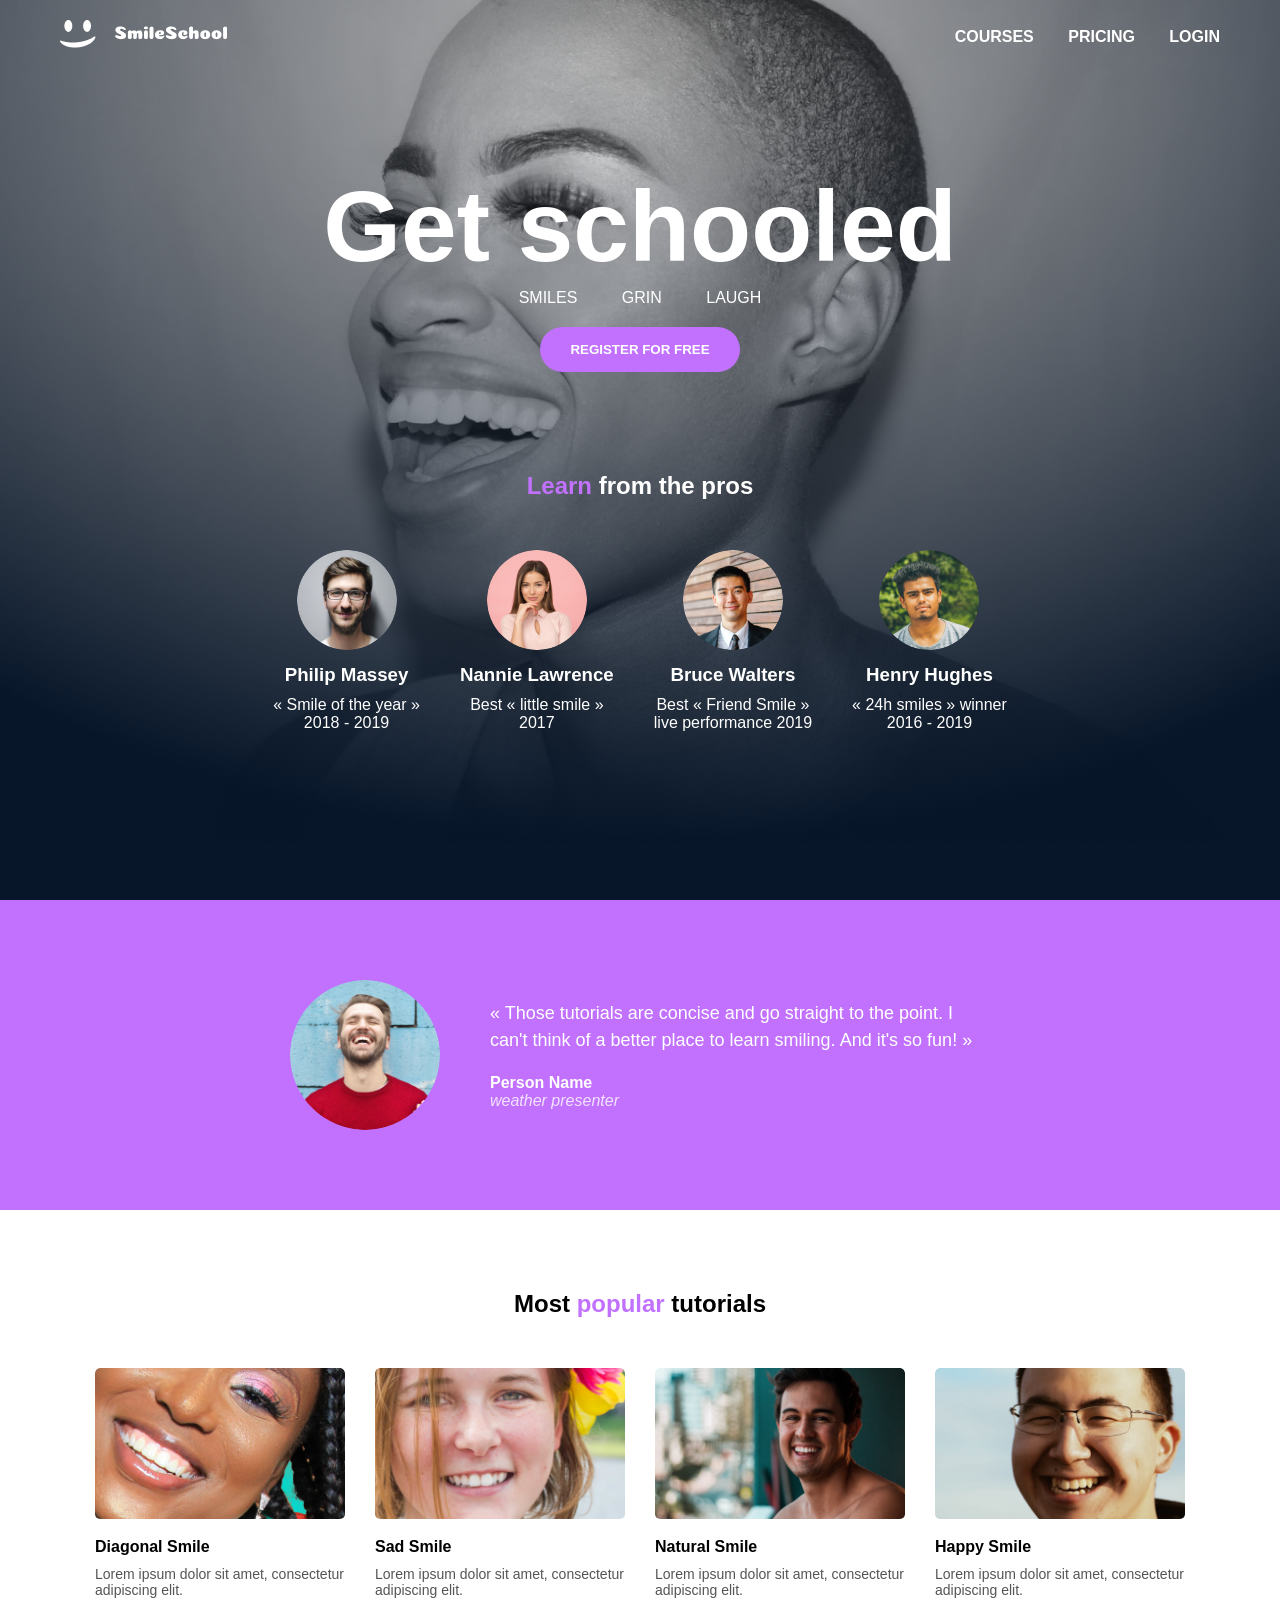
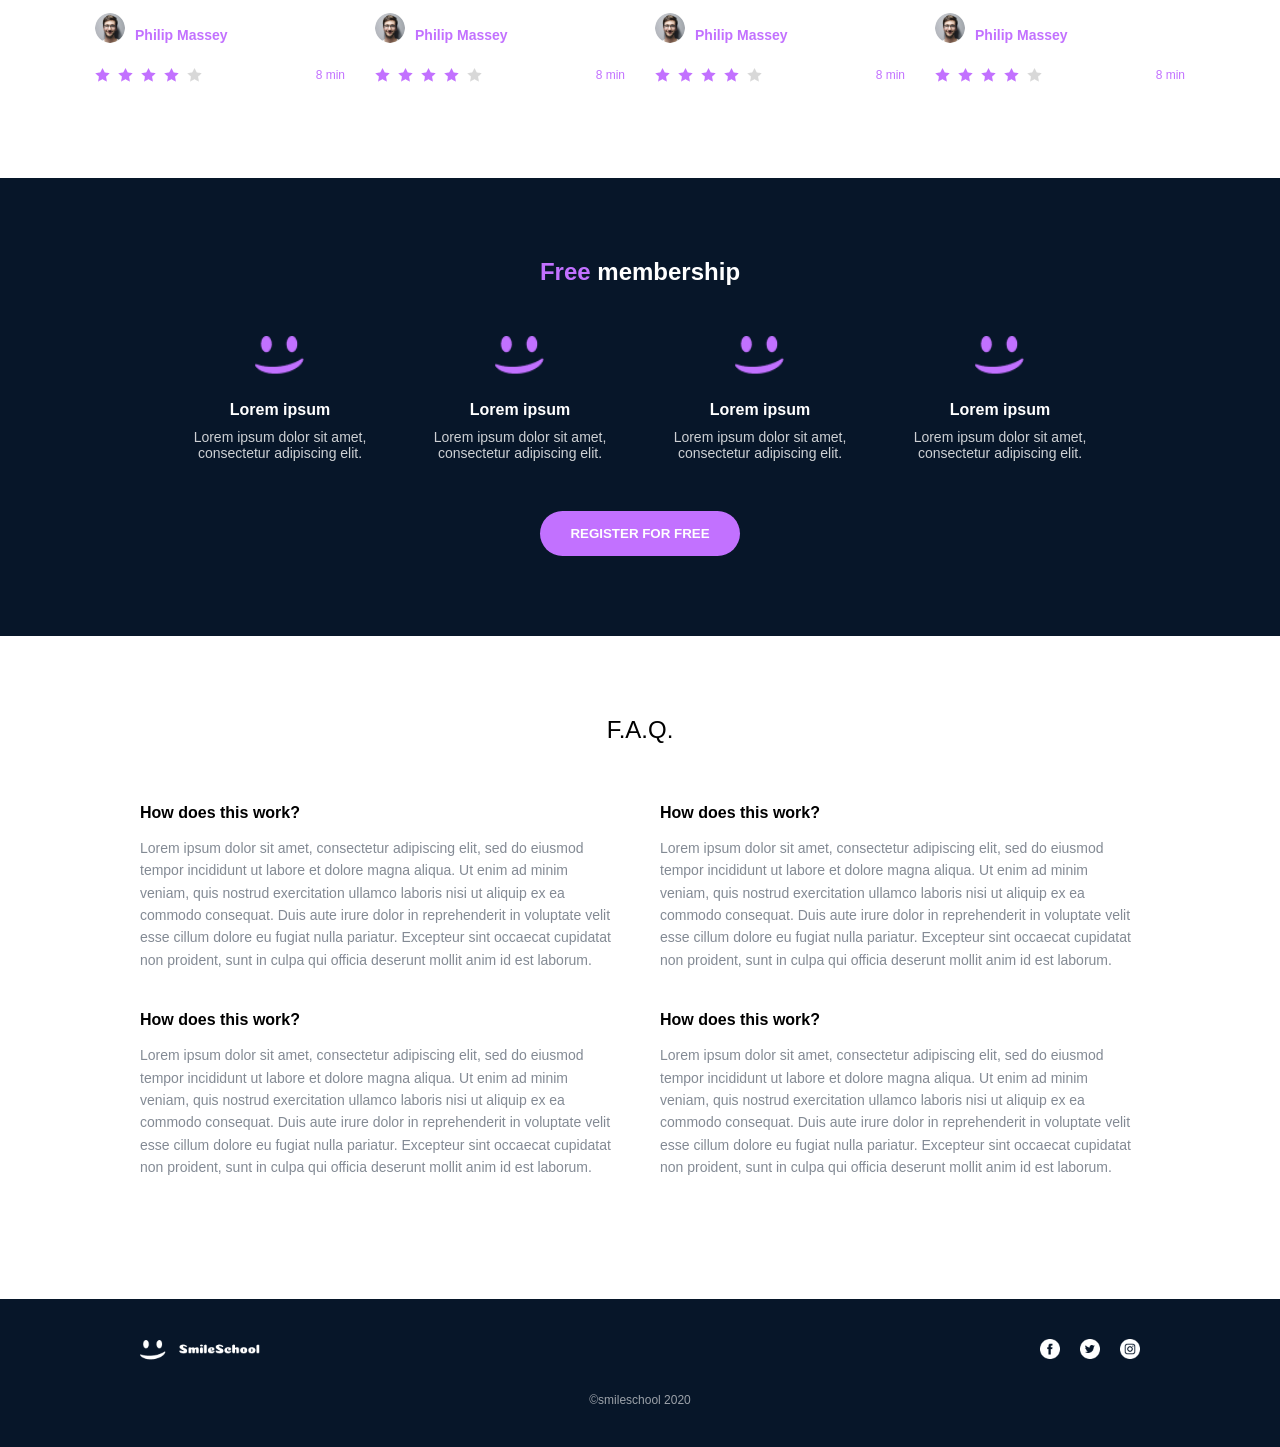
==== commit 702cbca6: "add footer css" ====
--- a/css_advanced/index.html
+++ b/css_advanced/index.html
@@ -223,8 +223,7 @@
             <div class="faq-item">
                 <h2>How does this work?</h2>
                 <p>
-                    Lorem ipsum dolor sit amet, consectetur adipiscing elit,
-                    sed do eiusmod tempor incididunt ut labore et dolore magna aliqua.
+                    Lorem ipsum dolor sit amet, consectetur adipiscing elit, sed do eiusmod tempor incididunt ut labore et dolore magna aliqua. Ut enim ad minim veniam, quis nostrud exercitation ullamco laboris nisi ut aliquip ex ea commodo consequat. Duis aute irure dolor in reprehenderit in voluptate velit esse cillum dolore eu fugiat nulla pariatur. Excepteur sint occaecat cupidatat non proident, sunt in culpa qui officia deserunt mollit anim id est laborum.
                 </p>
             </div>
 
@@ -232,8 +231,7 @@
             <div class="faq-item">
                 <h2>How does this work?</h2>
                 <p>
-                    Lorem ipsum dolor sit amet, consectetur adipiscing elit,
-                    sed do eiusmod tempor incididunt ut labore et dolore magna aliqua.
+                    Lorem ipsum dolor sit amet, consectetur adipiscing elit, sed do eiusmod tempor incididunt ut labore et dolore magna aliqua. Ut enim ad minim veniam, quis nostrud exercitation ullamco laboris nisi ut aliquip ex ea commodo consequat. Duis aute irure dolor in reprehenderit in voluptate velit esse cillum dolore eu fugiat nulla pariatur. Excepteur sint occaecat cupidatat non proident, sunt in culpa qui officia deserunt mollit anim id est laborum.
                 </p>
             </div>
         </div>
@@ -242,8 +240,7 @@
             <div class="faq-item">
                 <h2>How does this work?</h2>
                 <p>
-                    Lorem ipsum dolor sit amet, consectetur adipiscing elit,
-                    sed do eiusmod tempor incididunt ut labore et dolore magna aliqua.
+                    Lorem ipsum dolor sit amet, consectetur adipiscing elit, sed do eiusmod tempor incididunt ut labore et dolore magna aliqua. Ut enim ad minim veniam, quis nostrud exercitation ullamco laboris nisi ut aliquip ex ea commodo consequat. Duis aute irure dolor in reprehenderit in voluptate velit esse cillum dolore eu fugiat nulla pariatur. Excepteur sint occaecat cupidatat non proident, sunt in culpa qui officia deserunt mollit anim id est laborum.
                 </p>
             </div>
 
@@ -251,8 +248,7 @@
             <div class="faq-item">
                 <h2>How does this work?</h2>
                 <p>
-                    Lorem ipsum dolor sit amet, consectetur adipiscing elit,
-                    sed do eiusmod tempor incididunt ut labore et dolore magna aliqua.
+                    Lorem ipsum dolor sit amet, consectetur adipiscing elit, sed do eiusmod tempor incididunt ut labore et dolore magna aliqua. Ut enim ad minim veniam, quis nostrud exercitation ullamco laboris nisi ut aliquip ex ea commodo consequat. Duis aute irure dolor in reprehenderit in voluptate velit esse cillum dolore eu fugiat nulla pariatur. Excepteur sint occaecat cupidatat non proident, sunt in culpa qui officia deserunt mollit anim id est laborum.
                 </p>
             </div>
         </div>
@@ -265,7 +261,7 @@
             <img src="assets/logo.png" alt="Logo">
 
             <!-- Social links -->
-            <div>
+            <div class="socials">
                 <a href="#">
                     <img src="assets/facebook.png" alt="Facebook">
                 </a>
@@ -279,6 +275,4 @@
         </div>
         <p>©smileschool 2020</p>
     </div>
-</footer>
-</body>
-</html>+</footer>
--- a/css_advanced/styles.css
+++ b/css_advanced/styles.css
@@ -298,4 +298,101 @@
     border-radius: 25px;
     font-weight: bold;
     cursor: pointer;
+}
+
+/* ================= FAQ ================= */
+
+.faq {
+    padding: 80px 0;
+}
+
+.faq h1 {
+    text-align: center;
+    margin-bottom: 60px;
+    font-weight: 100;
+}
+
+/* CONTAINER */
+
+.faq-container {
+    max-width: 1000px;
+    margin: 0 auto;
+}
+
+/* ROW */
+
+.faq-row {
+    display: flex;
+    gap: 40px;
+    margin-bottom: 40px;
+}
+
+/* ITEM */
+
+.faq-item {
+    flex: 1;
+}
+
+/* QUESTION */
+
+.faq-item h2 {
+    font-size: 16px;
+    margin-bottom: 15px;
+}
+
+/* TEXT */
+
+.faq-item p {
+    font-size: 14px;
+    color: #07162980;
+    line-height: 1.6;
+}
+
+/* ================= FOOTER ================= */
+
+.footer {
+    background: #071629;
+    color: white;
+    padding: 40px 0;
+}
+
+/* CONTAINER */
+
+.footer-container {
+    max-width: 1000px;
+    margin: 0 auto;
+    text-align: center;
+}
+
+/* TOP PART */
+
+.footer-top {
+    display: flex;
+    justify-content: space-between;
+    align-items: center;
+    margin-bottom: 30px;
+}
+
+/* LOGO */
+
+.footer-top img {
+    width: 120px;
+}
+
+/* SOCIALS */
+
+.socials {
+    display: flex;
+    gap: 20px;
+}
+
+.socials img {
+    width: 20px;
+}
+
+/* TEXT */
+
+.footer p {
+    font-size: 12px;
+    opacity: 0.6;
 }
